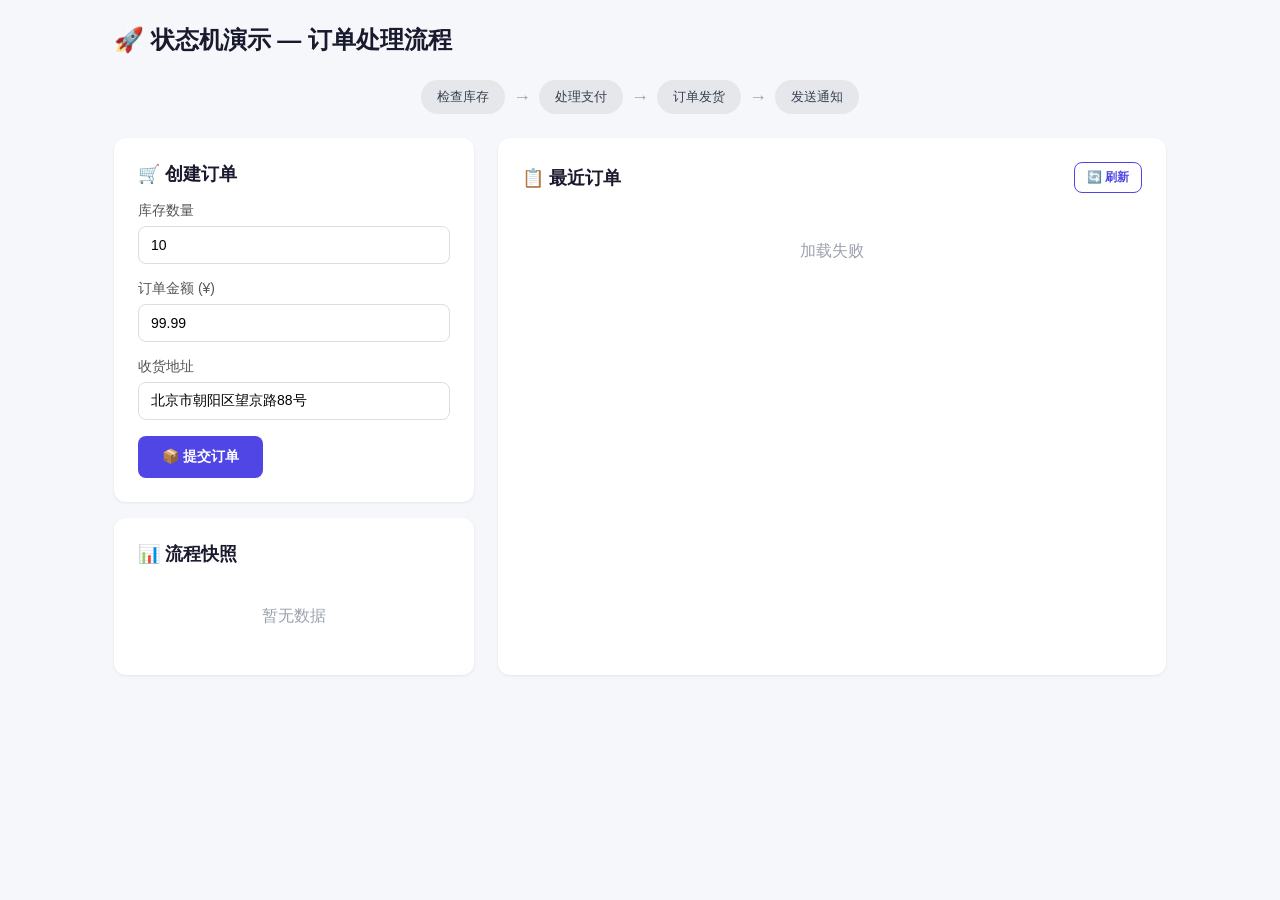
==== state-machine-demo/src/main/resources/static/index.html @ 29d43f66 "初始化项目 Co-Authored-By: Claude Opus 4.6 <noreply@anthropic.com>" ====
<!DOCTYPE html>
<html lang="zh-CN">
<head>
    <meta charset="UTF-8">
    <meta name="viewport" content="width=device-width, initial-scale=1.0">
    <title>状态机演示 - 订单处理</title>
    <style>
        * { margin: 0; padding: 0; box-sizing: border-box; }
        body { font-family: -apple-system, BlinkMacSystemFont, "Segoe UI", Roboto, sans-serif; background: #f5f7fa; color: #333; }
        .container { max-width: 1100px; margin: 0 auto; padding: 24px; }
        h1 { font-size: 24px; margin-bottom: 24px; color: #1a1a2e; }
        h2 { font-size: 18px; margin-bottom: 16px; color: #1a1a2e; }

        .grid { display: grid; grid-template-columns: 360px 1fr; gap: 24px; }

        .card { background: #fff; border-radius: 12px; padding: 24px; box-shadow: 0 1px 3px rgba(0,0,0,0.08); }

        /* Form */
        .form-group { margin-bottom: 16px; }
        .form-group label { display: block; font-size: 14px; color: #555; margin-bottom: 6px; font-weight: 500; }
        .form-group input, .form-group select {
            width: 100%; padding: 10px 12px; border: 1px solid #ddd; border-radius: 8px;
            font-size: 14px; transition: border-color 0.2s;
        }
        .form-group input:focus, .form-group select:focus { outline: none; border-color: #4f46e5; }

        .btn {
            display: inline-flex; align-items: center; gap: 6px;
            padding: 12px 24px; border: none; border-radius: 8px;
            font-size: 14px; font-weight: 600; cursor: pointer; transition: all 0.2s;
        }
        .btn-primary { background: #4f46e5; color: #fff; }
        .btn-primary:hover { background: #4338ca; }
        .btn-primary:disabled { background: #a5b4fc; cursor: not-allowed; }
        .btn-sm { padding: 6px 12px; font-size: 12px; }
        .btn-outline { background: transparent; border: 1px solid #4f46e5; color: #4f46e5; }
        .btn-outline:hover { background: #eef2ff; }

        /* Flow diagram */
        .flow { display: flex; align-items: center; gap: 8px; margin-bottom: 24px; flex-wrap: wrap; justify-content: center; }
        .flow-step {
            padding: 8px 16px; border-radius: 20px; font-size: 13px; font-weight: 500;
            background: #e5e7eb; color: #374151; transition: all 0.3s;
        }
        .flow-step.active { background: #dbeafe; color: #1d4ed8; box-shadow: 0 0 0 2px #93c5fd; }
        .flow-step.success { background: #dcfce7; color: #166534; }
        .flow-step.fail { background: #fee2e2; color: #991b1b; }
        .flow-arrow { color: #9ca3af; font-size: 18px; }

        /* Result */
        .result { margin-top: 16px; padding: 16px; border-radius: 8px; font-size: 14px; display: none; }
        .result.show { display: block; }
        .result.success { background: #f0fdf4; border: 1px solid #86efac; color: #166534; }
        .result.fail { background: #fef2f2; border: 1px solid #fca5a5; color: #991b1b; }

        /* Orders list */
        .orders { margin-top: 24px; }
        .order-item {
            display: flex; align-items: center; justify-content: space-between;
            padding: 12px 0; border-bottom: 1px solid #f0f0f0;
        }
        .order-item:last-child { border-bottom: none; }
        .order-id { font-family: monospace; font-size: 13px; color: #6b7280; }
        .order-info { flex: 1; }

        .badge {
            display: inline-block; padding: 3px 10px; border-radius: 12px;
            font-size: 11px; font-weight: 600; text-transform: uppercase;
        }
        .badge-running { background: #fef3c7; color: #92400e; }
        .badge-completed { background: #dcfce7; color: #166534; }
        .badge-failed { background: #fee2e2; color: #991b1b; }

        /* Snapshots */
        .snapshots { margin-top: 12px; }
        .snapshot {
            display: flex; align-items: center; gap: 12px;
            padding: 8px 12px; background: #f9fafb; border-radius: 6px; margin-bottom: 6px; font-size: 13px;
        }
        .snapshot .state { font-weight: 600; min-width: 120px; }
        .snapshot .time { color: #9ca3af; font-family: monospace; font-size: 12px; }

        .loading { text-align: center; color: #9ca3af; padding: 24px; }
    </style>
</head>
<body>
<div class="container">
    <h1>&#x1F680; 状态机演示 — 订单处理流程</h1>

    <!-- Flow Diagram -->
    <div class="flow">
        <span class="flow-step" id="f-check">检查库存</span>
        <span class="flow-arrow">&rarr;</span>
        <span class="flow-step" id="f-pay">处理支付</span>
        <span class="flow-arrow">&rarr;</span>
        <span class="flow-step" id="f-ship">订单发货</span>
        <span class="flow-arrow">&rarr;</span>
        <span class="flow-step" id="f-notify">发送通知</span>
    </div>

    <div class="grid">
        <!-- Left: Form -->
        <div>
            <div class="card">
                <h2>&#x1F6D2; 创建订单</h2>
                <div class="form-group">
                    <label>库存数量</label>
                    <input type="number" id="stock" value="10" min="-1">
                </div>
                <div class="form-group">
                    <label>订单金额 (&yen;)</label>
                    <input type="number" id="amount" value="99.99" step="0.01" min="0">
                </div>
                <div class="form-group">
                    <label>收货地址</label>
                    <input type="text" id="address" value="北京市朝阳区望京路88号">
                </div>
                <button class="btn btn-primary" id="submitBtn" onclick="createOrder()">
                    &#x1F4E6; 提交订单
                </button>
                <div class="result" id="result"></div>
            </div>

            <div class="card" style="margin-top:16px">
                <h2>&#x1F4CA; 流程快照</h2>
                <div class="snapshots" id="snapshots">
                    <div class="loading">暂无数据</div>
                </div>
            </div>
        </div>

        <!-- Right: Orders -->
        <div class="card">
            <div style="display:flex;justify-content:space-between;align-items:center;margin-bottom:16px">
                <h2 style="margin:0">&#x1F4CB; 最近订单</h2>
                <button class="btn btn-sm btn-outline" onclick="loadOrders()">&#x1F504; 刷新</button>
            </div>
            <div class="orders" id="orders">
                <div class="loading">加载中...</div>
            </div>
        </div>
    </div>
</div>

<script>
    async function createOrder() {
        const btn = document.getElementById('submitBtn');
        const result = document.getElementById('result');
        btn.disabled = true;
        btn.textContent = '执行中...';
        result.className = 'result';

        // Reset flow
        document.querySelectorAll('.flow-step').forEach(el => { el.className = 'flow-step'; });

        const body = {
            stock: parseInt(document.getElementById('stock').value),
            amount: parseFloat(document.getElementById('amount').value),
            address: document.getElementById('address').value
        };

        try {
            const res = await fetch('/demo/order', {
                method: 'POST',
                headers: { 'Content-Type': 'application/json' },
                body: JSON.stringify(body)
            });
            const data = await res.json();

            result.className = 'result show ' + (data.success ? 'success' : 'fail');
            result.innerHTML = `
                <strong>${data.success ? '&#x2705; 成功' : '&#x274C; 失败'}</strong><br>
                订单号: <code>${data.orderId}</code><br>
                实例ID: <code>${data.instanceId}</code><br>
                状态: ${data.status}<br>
                ${data.message}
            `;

            // Animate flow
            animateFlow(data.instanceId);

            // Refresh orders
            loadOrders();
        } catch (e) {
            result.className = 'result show fail';
            result.innerHTML = `<strong>&#x274C; 请求失败</strong><br>${e.message}`;
        } finally {
            btn.disabled = false;
            btn.innerHTML = '&#x1F4E6; 提交订单';
        }
    }

    async function animateFlow(instanceId) {
        try {
            const res = await fetch(`/demo/orders/${instanceId}`);
            const data = await res.json();
            if (!data.snapshots) return;

            const stateMap = {
                'check-inventory': 'f-check',
                'process-payment': 'f-pay',
                'ship-order': 'f-ship',
                'send-notification': 'f-notify',
                'order-failed': 'f-pay',
                'notify-shortage': 'f-check'
            };

            // Show snapshots
            const snapEl = document.getElementById('snapshots');
            snapEl.innerHTML = data.snapshots.map(s => `
                <div class="snapshot">
                    <span class="state">${s.stateName}</span>
                    <span class="badge badge-${s.status.toLowerCase()}">${s.status}</span>
                    <span class="time">attempt #${s.attempt}</span>
                    ${s.errorMessage ? `<span style="color:#dc2626">${s.errorMessage}</span>` : ''}
                </div>
            `).join('');

            // Animate steps
            for (const s of data.snapshots) {
                const elId = stateMap[s.stateName];
                if (!elId) continue;
                const el = document.getElementById(elId);
                if (el) {
                    el.className = 'flow-step ' + (s.status === 'SUCCESS' ? 'success' : 'fail');
                }
            }
        } catch (e) {}
    }

    async function loadOrders() {
        const el = document.getElementById('orders');
        try {
            const res = await fetch('/demo/orders?limit=20');
            const orders = await res.json();
            if (orders.length === 0) {
                el.innerHTML = '<div class="loading">暂无订单</div>';
                return;
            }
            el.innerHTML = orders.map(o => `
                <div class="order-item" onclick="showDetail('${o.id}')" style="cursor:pointer">
                    <div class="order-info">
                        <div class="order-id">${o.id}</div>
                        <div style="font-size:12px;color:#9ca3af">${o.currentState} | 重试: ${o.retryCount}</div>
                    </div>
                    <span class="badge badge-${o.status.toLowerCase()}">${o.status}</span>
                </div>
            `).join('');
        } catch (e) {
            el.innerHTML = '<div class="loading">加载失败</div>';
        }
    }

    async function showDetail(id) {
        try {
            const res = await fetch(`/demo/orders/${id}`);
            const data = await res.json();
            animateFlow(id);
        } catch (e) {}
    }

    // Initial load
    loadOrders();
</script>
</body>
</html>
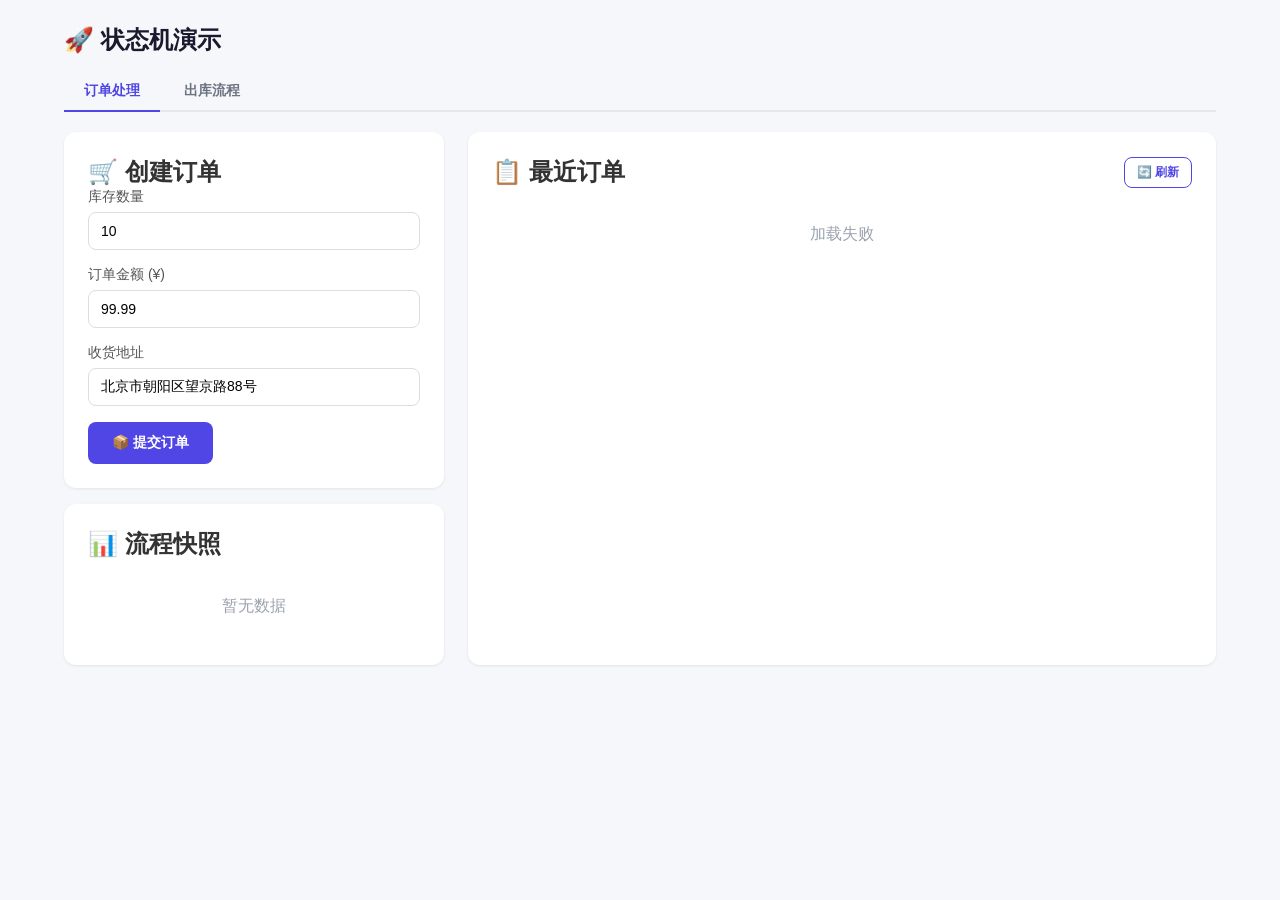
==== commit 207724b8: "feat: demo 项目前端增加挂起恢复和失败重试功能 - 新增出库流程 Tab（创建、列表、快照、恢复、重试） - 订单列表增加「恢复」按钮（SUSPENDED 状态）和「重试」按钮（FAILED" ====
--- a/state-machine-demo/src/main/resources/static/index.html
+++ b/state-machine-demo/src/main/resources/static/index.html
@@ -3,19 +3,29 @@
 <head>
     <meta charset="UTF-8">
     <meta name="viewport" content="width=device-width, initial-scale=1.0">
-    <title>状态机演示 - 订单处理</title>
+    <title>状态机演示</title>
     <style>
         * { margin: 0; padding: 0; box-sizing: border-box; }
         body { font-family: -apple-system, BlinkMacSystemFont, "Segoe UI", Roboto, sans-serif; background: #f5f7fa; color: #333; }
-        .container { max-width: 1100px; margin: 0 auto; padding: 24px; }
-        h1 { font-size: 24px; margin-bottom: 24px; color: #1a1a2e; }
-        h2 { font-size: 18px; margin-bottom: 16px; color: #1a1a2e; }
-
-        .grid { display: grid; grid-template-columns: 360px 1fr; gap: 24px; }
+        .container { max-width: 1200px; margin: 0 auto; padding: 24px; }
+        h1 { font-size: 24px; margin-bottom: 16px; color: #1a1a2e; }
+
+        /* Tabs */
+        .tabs { display: flex; gap: 4px; margin-bottom: 20px; border-bottom: 2px solid #e5e7eb; }
+        .tab {
+            padding: 10px 20px; font-size: 14px; font-weight: 600; color: #6b7280;
+            cursor: pointer; border: none; background: none; border-bottom: 2px solid transparent;
+            margin-bottom: -2px; transition: all 0.2s;
+        }
+        .tab:hover { color: #4f46e5; }
+        .tab.active { color: #4f46e5; border-bottom-color: #4f46e5; }
+        .tab-content { display: none; }
+        .tab-content.active { display: block; }
+
+        .grid { display: grid; grid-template-columns: 380px 1fr; gap: 24px; }
 
         .card { background: #fff; border-radius: 12px; padding: 24px; box-shadow: 0 1px 3px rgba(0,0,0,0.08); }
 
-        /* Form */
         .form-group { margin-bottom: 16px; }
         .form-group label { display: block; font-size: 14px; color: #555; margin-bottom: 6px; font-weight: 500; }
         .form-group input, .form-group select {
@@ -35,41 +45,37 @@
         .btn-sm { padding: 6px 12px; font-size: 12px; }
         .btn-outline { background: transparent; border: 1px solid #4f46e5; color: #4f46e5; }
         .btn-outline:hover { background: #eef2ff; }
-
-        /* Flow diagram */
-        .flow { display: flex; align-items: center; gap: 8px; margin-bottom: 24px; flex-wrap: wrap; justify-content: center; }
-        .flow-step {
-            padding: 8px 16px; border-radius: 20px; font-size: 13px; font-weight: 500;
-            background: #e5e7eb; color: #374151; transition: all 0.3s;
-        }
-        .flow-step.active { background: #dbeafe; color: #1d4ed8; box-shadow: 0 0 0 2px #93c5fd; }
-        .flow-step.success { background: #dcfce7; color: #166534; }
-        .flow-step.fail { background: #fee2e2; color: #991b1b; }
-        .flow-arrow { color: #9ca3af; font-size: 18px; }
-
-        /* Result */
+        .btn-resume { background: #f59e0b; color: #fff; }
+        .btn-resume:hover { background: #d97706; }
+        .btn-retry { background: #ef4444; color: #fff; }
+        .btn-retry:hover { background: #dc2626; }
+
         .result { margin-top: 16px; padding: 16px; border-radius: 8px; font-size: 14px; display: none; }
         .result.show { display: block; }
         .result.success { background: #f0fdf4; border: 1px solid #86efac; color: #166534; }
         .result.fail { background: #fef2f2; border: 1px solid #fca5a5; color: #991b1b; }
+        .result.suspended { background: #eff6ff; border: 1px solid #93c5fd; color: #1d4ed8; }
 
         /* Orders list */
-        .orders { margin-top: 24px; }
+        .orders { margin-top: 12px; }
         .order-item {
             display: flex; align-items: center; justify-content: space-between;
-            padding: 12px 0; border-bottom: 1px solid #f0f0f0;
-        }
-        .order-item:last-child { border-bottom: none; }
+            padding: 10px 12px; border-radius: 8px; margin-bottom: 4px; transition: background 0.15s;
+        }
+        .order-item:hover { background: #f9fafb; }
         .order-id { font-family: monospace; font-size: 13px; color: #6b7280; }
         .order-info { flex: 1; }
 
         .badge {
             display: inline-block; padding: 3px 10px; border-radius: 12px;
-            font-size: 11px; font-weight: 600; text-transform: uppercase;
-        }
-        .badge-running { background: #fef3c7; color: #92400e; }
+            font-size: 11px; font-weight: 600;
+        }
+        .badge-running, .badge-reached { background: #fef3c7; color: #92400e; }
         .badge-completed { background: #dcfce7; color: #166534; }
         .badge-failed { background: #fee2e2; color: #991b1b; }
+        .badge-suspended { background: #dbeafe; color: #1d4ed8; }
+
+        .action-btns { display: flex; gap: 6px; }
 
         /* Snapshots */
         .snapshots { margin-top: 12px; }
@@ -81,77 +87,139 @@
         .snapshot .time { color: #9ca3af; font-family: monospace; font-size: 12px; }
 
         .loading { text-align: center; color: #9ca3af; padding: 24px; }
+
+        /* Resume modal */
+        .modal-overlay {
+            position: fixed; inset: 0; background: rgba(0,0,0,0.5); z-index: 100;
+            display: none; align-items: center; justify-content: center;
+        }
+        .modal-overlay.show { display: flex; }
+        .modal {
+            background: #fff; border-radius: 12px; padding: 24px; width: 400px; max-width: 90vw;
+            box-shadow: 0 4px 24px rgba(0,0,0,0.15);
+        }
+        .modal h3 { font-size: 16px; margin-bottom: 16px; }
+        .modal-actions { display: flex; gap: 8px; justify-content: flex-end; margin-top: 16px; }
     </style>
 </head>
 <body>
 <div class="container">
-    <h1>&#x1F680; 状态机演示 — 订单处理流程</h1>
-
-    <!-- Flow Diagram -->
-    <div class="flow">
-        <span class="flow-step" id="f-check">检查库存</span>
-        <span class="flow-arrow">&rarr;</span>
-        <span class="flow-step" id="f-pay">处理支付</span>
-        <span class="flow-arrow">&rarr;</span>
-        <span class="flow-step" id="f-ship">订单发货</span>
-        <span class="flow-arrow">&rarr;</span>
-        <span class="flow-step" id="f-notify">发送通知</span>
+    <h1>&#x1F680; 状态机演示</h1>
+
+    <div class="tabs">
+        <button class="tab active" data-tab="order">订单处理</button>
+        <button class="tab" data-tab="outbound">出库流程</button>
     </div>
 
-    <div class="grid">
-        <!-- Left: Form -->
-        <div>
+    <!-- Order Process Tab -->
+    <div class="tab-content active" id="tab-order">
+        <div class="grid">
+            <div>
+                <div class="card">
+                    <h2>&#x1F6D2; 创建订单</h2>
+                    <div class="form-group">
+                        <label>库存数量</label>
+                        <input type="number" id="stock" value="10" min="-1">
+                    </div>
+                    <div class="form-group">
+                        <label>订单金额 (&yen;)</label>
+                        <input type="number" id="amount" value="99.99" step="0.01" min="0">
+                    </div>
+                    <div class="form-group">
+                        <label>收货地址</label>
+                        <input type="text" id="address" value="北京市朝阳区望京路88号">
+                    </div>
+                    <button class="btn btn-primary" id="submitBtn" onclick="createOrder()">&#x1F4E6; 提交订单</button>
+                    <div class="result" id="result"></div>
+                </div>
+                <div class="card" style="margin-top:16px">
+                    <h2>&#x1F4CA; 流程快照</h2>
+                    <div class="snapshots" id="snapshots"><div class="loading">暂无数据</div></div>
+                </div>
+            </div>
             <div class="card">
-                <h2>&#x1F6D2; 创建订单</h2>
-                <div class="form-group">
-                    <label>库存数量</label>
-                    <input type="number" id="stock" value="10" min="-1">
-                </div>
-                <div class="form-group">
-                    <label>订单金额 (&yen;)</label>
-                    <input type="number" id="amount" value="99.99" step="0.01" min="0">
-                </div>
-                <div class="form-group">
-                    <label>收货地址</label>
-                    <input type="text" id="address" value="北京市朝阳区望京路88号">
-                </div>
-                <button class="btn btn-primary" id="submitBtn" onclick="createOrder()">
-                    &#x1F4E6; 提交订单
-                </button>
-                <div class="result" id="result"></div>
-            </div>
-
-            <div class="card" style="margin-top:16px">
-                <h2>&#x1F4CA; 流程快照</h2>
-                <div class="snapshots" id="snapshots">
-                    <div class="loading">暂无数据</div>
-                </div>
+                <div style="display:flex;justify-content:space-between;align-items:center;margin-bottom:12px">
+                    <h2 style="margin:0">&#x1F4CB; 最近订单</h2>
+                    <button class="btn btn-sm btn-outline" onclick="loadOrders()">&#x1F504; 刷新</button>
+                </div>
+                <div class="orders" id="orders"><div class="loading">加载中...</div></div>
             </div>
         </div>
-
-        <!-- Right: Orders -->
-        <div class="card">
-            <div style="display:flex;justify-content:space-between;align-items:center;margin-bottom:16px">
-                <h2 style="margin:0">&#x1F4CB; 最近订单</h2>
-                <button class="btn btn-sm btn-outline" onclick="loadOrders()">&#x1F504; 刷新</button>
+    </div>
+
+    <!-- Outbound Process Tab -->
+    <div class="tab-content" id="tab-outbound">
+        <div class="grid">
+            <div>
+                <div class="card">
+                    <h2>&#x1F4E6; 触发出库</h2>
+                    <div class="form-group">
+                        <label>仓库编号</label>
+                        <input type="text" id="warehouseCode" value="WH01">
+                    </div>
+                    <div class="form-group">
+                        <label>出库数量</label>
+                        <input type="number" id="totalQty" value="100" min="1">
+                    </div>
+                    <div class="form-group">
+                        <label>快递公司</label>
+                        <input type="text" id="carrierCode" value="SF">
+                    </div>
+                    <button class="btn btn-primary" id="obSubmitBtn" onclick="createOutbound()">&#x1F4E6; 触发出库</button>
+                    <div class="result" id="obResult"></div>
+                </div>
+                <div class="card" style="margin-top:16px">
+                    <h2>&#x1F4CA; 流程快照</h2>
+                    <div class="snapshots" id="obSnapshots"><div class="loading">暂无数据</div></div>
+                </div>
             </div>
-            <div class="orders" id="orders">
-                <div class="loading">加载中...</div>
+            <div class="card">
+                <div style="display:flex;justify-content:space-between;align-items:center;margin-bottom:12px">
+                    <h2 style="margin:0">&#x1F4CB; 最近出库单</h2>
+                    <button class="btn btn-sm btn-outline" onclick="loadOutbounds()">&#x1F504; 刷新</button>
+                </div>
+                <div class="orders" id="outbounds"><div class="loading">加载中...</div></div>
             </div>
         </div>
     </div>
 </div>
 
+<!-- Resume Modal -->
+<div class="modal-overlay" id="resumeModal">
+    <div class="modal">
+        <h3>&#x25B6; 恢复挂起实例</h3>
+        <div class="form-group">
+            <label>实例 ID</label>
+            <div style="font-family:monospace;font-size:13px;color:#555;padding:8px;background:#f9fafb;border-radius:6px" id="resumeInstanceId"></div>
+        </div>
+        <div class="form-group">
+            <label>当前状态</label>
+            <div style="font-family:monospace;font-size:13px;color:#555;padding:8px;background:#f9fafb;border-radius:6px" id="resumeCurrentState"></div>
+        </div>
+        <div class="modal-actions">
+            <button class="btn btn-sm btn-outline" onclick="closeResumeModal()">取消</button>
+            <button class="btn btn-sm btn-resume" id="resumeConfirmBtn" onclick="confirmResume()">恢复执行</button>
+        </div>
+    </div>
+</div>
+
 <script>
+    // Tab switching
+    document.querySelectorAll('.tab').forEach(tab => {
+        tab.addEventListener('click', () => {
+            document.querySelectorAll('.tab').forEach(t => t.classList.remove('active'));
+            document.querySelectorAll('.tab-content').forEach(c => c.classList.remove('active'));
+            tab.classList.add('active');
+            document.getElementById('tab-' + tab.dataset.tab).classList.add('active');
+        });
+    });
+
+    // ===== Order Process =====
     async function createOrder() {
         const btn = document.getElementById('submitBtn');
         const result = document.getElementById('result');
-        btn.disabled = true;
-        btn.textContent = '执行中...';
+        btn.disabled = true; btn.textContent = '执行中...';
         result.className = 'result';
-
-        // Reset flow
-        document.querySelectorAll('.flow-step').forEach(el => { el.className = 'flow-step'; });
 
         const body = {
             stock: parseInt(document.getElementById('stock').value),
@@ -161,71 +229,44 @@
 
         try {
             const res = await fetch('/demo/order', {
-                method: 'POST',
-                headers: { 'Content-Type': 'application/json' },
+                method: 'POST', headers: { 'Content-Type': 'application/json' },
                 body: JSON.stringify(body)
             });
             const data = await res.json();
-
-            result.className = 'result show ' + (data.success ? 'success' : 'fail');
+            result.className = 'result show ' + (data.success ? (data.status === 'SUSPENDED' ? 'suspended' : 'success') : 'fail');
             result.innerHTML = `
                 <strong>${data.success ? '&#x2705; 成功' : '&#x274C; 失败'}</strong><br>
                 订单号: <code>${data.orderId}</code><br>
                 实例ID: <code>${data.instanceId}</code><br>
                 状态: ${data.status}<br>
-                ${data.message}
+                ${data.message || ''}
             `;
-
-            // Animate flow
-            animateFlow(data.instanceId);
-
-            // Refresh orders
+            showSnapshots(data.instanceId, 'order');
             loadOrders();
         } catch (e) {
             result.className = 'result show fail';
             result.innerHTML = `<strong>&#x274C; 请求失败</strong><br>${e.message}`;
         } finally {
-            btn.disabled = false;
-            btn.innerHTML = '&#x1F4E6; 提交订单';
-        }
-    }
-
-    async function animateFlow(instanceId) {
-        try {
-            const res = await fetch(`/demo/orders/${instanceId}`);
+            btn.disabled = false; btn.innerHTML = '&#x1F4E6; 提交订单';
+        }
+    }
+
+    async function showSnapshots(instanceId, type) {
+        const prefix = type === 'outbound' ? 'ob' : '';
+        const el = document.getElementById(prefix + 'snapshots');
+        try {
+            const res = await fetch(`/demo/${type}s/${instanceId}`);
             const data = await res.json();
-            if (!data.snapshots) return;
-
-            const stateMap = {
-                'check-inventory': 'f-check',
-                'process-payment': 'f-pay',
-                'ship-order': 'f-ship',
-                'send-notification': 'f-notify',
-                'order-failed': 'f-pay',
-                'notify-shortage': 'f-check'
-            };
-
-            // Show snapshots
-            const snapEl = document.getElementById('snapshots');
-            snapEl.innerHTML = data.snapshots.map(s => `
+            if (!data.snapshots) { el.innerHTML = '<div class="loading">暂无数据</div>'; return; }
+            el.innerHTML = data.snapshots.map(s => `
                 <div class="snapshot">
                     <span class="state">${s.stateName}</span>
                     <span class="badge badge-${s.status.toLowerCase()}">${s.status}</span>
-                    <span class="time">attempt #${s.attempt}</span>
+                    <span class="time">尝试 #${s.attempt}</span>
                     ${s.errorMessage ? `<span style="color:#dc2626">${s.errorMessage}</span>` : ''}
                 </div>
             `).join('');
-
-            // Animate steps
-            for (const s of data.snapshots) {
-                const elId = stateMap[s.stateName];
-                if (!elId) continue;
-                const el = document.getElementById(elId);
-                if (el) {
-                    el.className = 'flow-step ' + (s.status === 'SUCCESS' ? 'success' : 'fail');
-                }
-            }
-        } catch (e) {}
+        } catch (e) { el.innerHTML = '<div class="loading">加载失败</div>'; }
     }
 
     async function loadOrders() {
@@ -233,34 +274,139 @@
         try {
             const res = await fetch('/demo/orders?limit=20');
             const orders = await res.json();
-            if (orders.length === 0) {
-                el.innerHTML = '<div class="loading">暂无订单</div>';
-                return;
-            }
+            if (orders.length === 0) { el.innerHTML = '<div class="loading">暂无订单</div>'; return; }
             el.innerHTML = orders.map(o => `
-                <div class="order-item" onclick="showDetail('${o.id}')" style="cursor:pointer">
+                <div class="order-item" onclick="showSnapshots('${o.id}','order')">
                     <div class="order-info">
                         <div class="order-id">${o.id}</div>
-                        <div style="font-size:12px;color:#9ca3af">${o.currentState} | 重试: ${o.retryCount}</div>
+                        <div style="font-size:12px;color:#9ca3af">${o.currentState} | 重试: ${o.retryCount} | businessId: ${o.businessId || '-'}</div>
                     </div>
                     <span class="badge badge-${o.status.toLowerCase()}">${o.status}</span>
+                    <div class="action-btns">
+                        ${o.status === 'SUSPENDED' ? `<button class="btn btn-sm btn-resume" onclick="event.stopPropagation();openResumeModal('${o.id}','order','${o.currentState}')">恢复</button>` : ''}
+                        ${o.status === 'FAILED' ? `<button class="btn btn-sm btn-retry" onclick="event.stopPropagation();retryOrder('${o.id}')">重试</button>` : ''}
+                    </div>
                 </div>
             `).join('');
+        } catch (e) { el.innerHTML = '<div class="loading">加载失败</div>'; }
+    }
+
+    async function retryOrder(id) {
+        try {
+            await fetch(`/demo/orders/${id}/retry`, { method: 'POST' });
+            loadOrders();
+        } catch (e) { alert('重试失败: ' + e.message); }
+    }
+
+    // ===== Outbound Process =====
+    async function createOutbound() {
+        const btn = document.getElementById('obSubmitBtn');
+        const result = document.getElementById('obResult');
+        btn.disabled = true; btn.textContent = '执行中...';
+        result.className = 'result';
+
+        const body = {
+            warehouseCode: document.getElementById('warehouseCode').value,
+            totalQty: parseInt(document.getElementById('totalQty').value),
+            carrierCode: document.getElementById('carrierCode').value
+        };
+
+        try {
+            const res = await fetch('/demo/outbound', {
+                method: 'POST', headers: { 'Content-Type': 'application/json' },
+                body: JSON.stringify(body)
+            });
+            const data = await res.json();
+            result.className = 'result show ' + (data.success ? (data.status === 'SUSPENDED' ? 'suspended' : 'success') : 'fail');
+            result.innerHTML = `
+                <strong>${data.success ? '&#x2705; 成功' : '&#x274C; 失败'}</strong><br>
+                出库单号: <code>${data.outboundNo}</code><br>
+                实例ID: <code>${data.instanceId}</code><br>
+                状态: ${data.status}<br>
+                ${data.message || ''}
+            `;
+            showSnapshots(data.instanceId, 'outbound');
+            loadOutbounds();
         } catch (e) {
-            el.innerHTML = '<div class="loading">加载失败</div>';
-        }
-    }
-
-    async function showDetail(id) {
-        try {
-            const res = await fetch(`/demo/orders/${id}`);
+            result.className = 'result show fail';
+            result.innerHTML = `<strong>&#x274C; 请求失败</strong><br>${e.message}`;
+        } finally {
+            btn.disabled = false; btn.innerHTML = '&#x1F4E6; 触发出库';
+        }
+    }
+
+    async function loadOutbounds() {
+        const el = document.getElementById('outbounds');
+        try {
+            const res = await fetch('/demo/outbounds?limit=20');
+            const list = await res.json();
+            if (list.length === 0) { el.innerHTML = '<div class="loading">暂无出库单</div>'; return; }
+            el.innerHTML = list.map(o => `
+                <div class="order-item" onclick="showSnapshots('${o.id}','outbound')">
+                    <div class="order-info">
+                        <div class="order-id">${o.id}</div>
+                        <div style="font-size:12px;color:#9ca3af">${o.currentState} | 重试: ${o.retryCount} | businessId: ${o.businessId || '-'}</div>
+                    </div>
+                    <span class="badge badge-${o.status.toLowerCase()}">${o.status}</span>
+                    <div class="action-btns">
+                        ${o.status === 'SUSPENDED' ? `<button class="btn btn-sm btn-resume" onclick="event.stopPropagation();openResumeModal('${o.id}','outbound','${o.currentState}')">恢复</button>` : ''}
+                        ${o.status === 'FAILED' ? `<button class="btn btn-sm btn-retry" onclick="event.stopPropagation();retryOutbound('${o.id}')">重试</button>` : ''}
+                    </div>
+                </div>
+            `).join('');
+        } catch (e) { el.innerHTML = '<div class="loading">加载失败</div>'; }
+    }
+
+    async function retryOutbound(id) {
+        try {
+            await fetch(`/demo/outbounds/${id}/retry`, { method: 'POST' });
+            loadOutbounds();
+        } catch (e) { alert('重试失败: ' + e.message); }
+    }
+
+    // ===== Resume Modal =====
+    let currentResume = {};
+
+    function openResumeModal(instanceId, type, currentState) {
+        currentResume = { instanceId, type, currentState };
+        document.getElementById('resumeInstanceId').textContent = instanceId;
+        document.getElementById('resumeCurrentState').textContent = currentState;
+        document.getElementById('resumeModal').classList.add('show');
+    }
+
+    function closeResumeModal() {
+        document.getElementById('resumeModal').classList.remove('show');
+        currentResume = {};
+    }
+
+    async function confirmResume() {
+        const { instanceId, type, currentState } = currentResume;
+        const url = type === 'outbound' ? '/demo/outbound/resume/' + instanceId : '/demo/order/resume/' + instanceId;
+        const btn = document.getElementById('resumeConfirmBtn');
+        btn.disabled = true; btn.textContent = '恢复中...';
+        try {
+            const res = await fetch(url, {
+                method: 'POST', headers: { 'Content-Type': 'application/json' },
+                body: JSON.stringify({ expectedCurrentState: currentState })
+            });
             const data = await res.json();
-            animateFlow(id);
-        } catch (e) {}
+            if (data.success) {
+                closeResumeModal();
+                if (type === 'outbound') loadOutbounds(); else loadOrders();
+                showSnapshots(instanceId, type);
+            } else {
+                alert('恢复失败: ' + (data.message || '未知错误'));
+            }
+        } catch (e) {
+            alert('恢复请求失败: ' + e.message);
+        } finally {
+            btn.disabled = false; btn.textContent = '恢复执行';
+        }
     }
 
     // Initial load
     loadOrders();
+    loadOutbounds();
 </script>
 </body>
 </html>
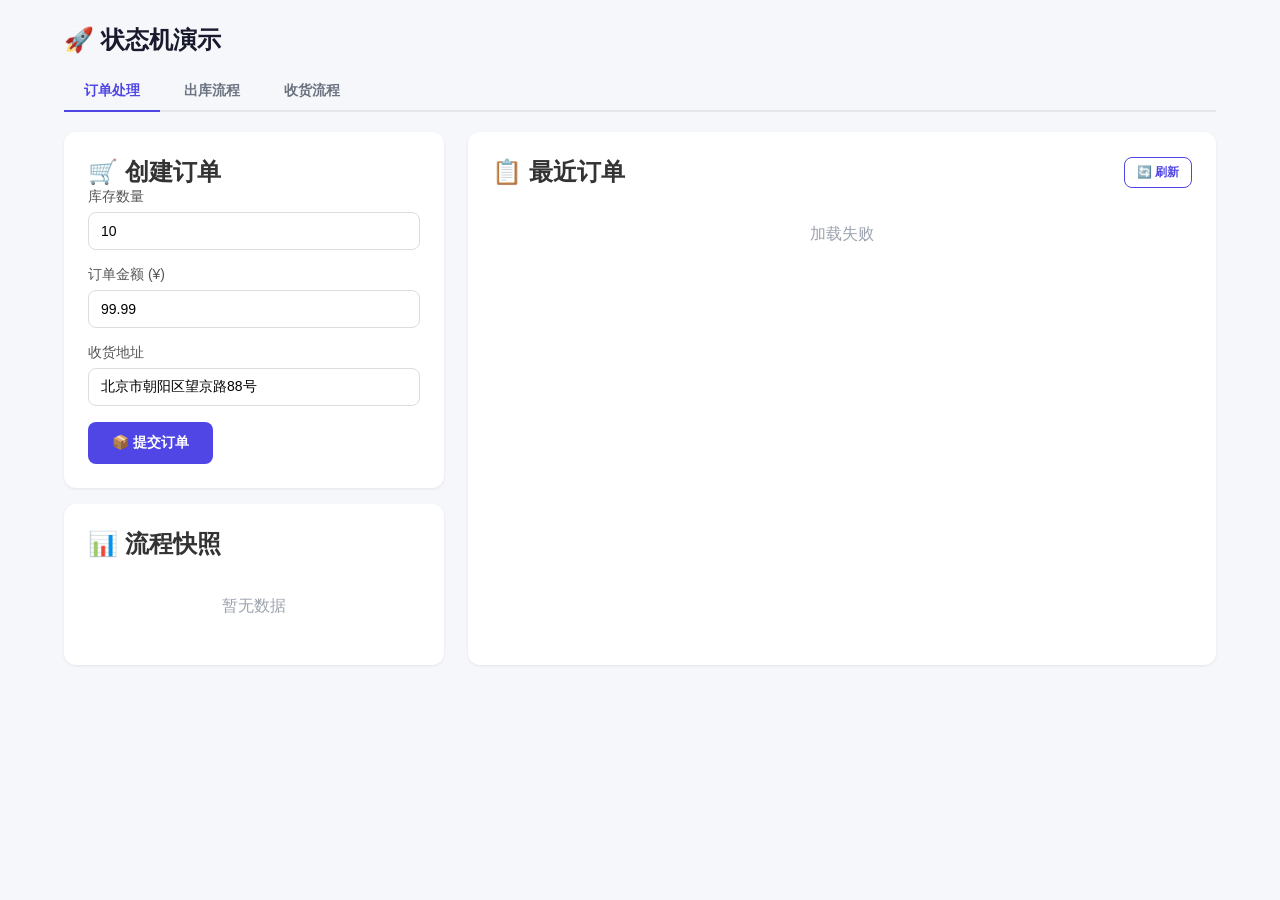
==== commit 533a05ee: "feat(state-machine): 支持多挂起点及挂起状态条件自动恢复 - 在 State 增加 resumeCondition，用于挂起状态的自动恢复判断 - 优化执行流程，挂起节点执行 ac" ====
--- a/state-machine-demo/src/main/resources/static/index.html
+++ b/state-machine-demo/src/main/resources/static/index.html
@@ -3,7 +3,6 @@
 <head>
     <meta charset="UTF-8">
     <meta name="viewport" content="width=device-width, initial-scale=1.0">
-    <title>状态机演示</title>
     <style>
         * { margin: 0; padding: 0; box-sizing: border-box; }
         body { font-family: -apple-system, BlinkMacSystemFont, "Segoe UI", Roboto, sans-serif; background: #f5f7fa; color: #333; }
@@ -109,6 +108,7 @@
     <div class="tabs">
         <button class="tab active" data-tab="order">订单处理</button>
         <button class="tab" data-tab="outbound">出库流程</button>
+        <button class="tab" data-tab="receiving">收货流程</button>
     </div>
 
     <!-- Order Process Tab -->
@@ -147,6 +147,38 @@
         </div>
     </div>
 
+    <!-- Receiving Process Tab -->
+    <div class="tab-content" id="tab-receiving">
+        <div class="grid">
+            <div>
+                <div class="card">
+                    <h2>&#x1F4E5; 创建收货单</h2>
+                    <div class="form-group">
+                        <label>收货单号</label>
+                        <input type="text" id="rcvReceivingId" value="RCV-001">
+                    </div>
+                    <div class="form-group">
+                        <label>总数量</label>
+                        <input type="number" id="rcvTotalQty" value="100" min="1">
+                    </div>
+                    <button class="btn btn-primary" id="rcvSubmitBtn" onclick="createReceiving()">&#x1F4E5; 创建收货单</button>
+                    <div class="result" id="rcvResult"></div>
+                </div>
+                <div class="card" style="margin-top:16px">
+                    <h2>&#x1F4CA; 流程快照</h2>
+                    <div class="snapshots" id="rcvSnapshots"><div class="loading">暂无数据</div></div>
+                </div>
+            </div>
+            <div class="card">
+                <div style="display:flex;justify-content:space-between;align-items:center;margin-bottom:12px">
+                    <h2 style="margin:0">&#x1F4CB; 最近收货单</h2>
+                    <button class="btn btn-sm btn-outline" onclick="loadReceivings()">&#x1F504; 刷新</button>
+                </div>
+                <div class="orders" id="receivings"><div class="loading">加载中...</div></div>
+            </div>
+        </div>
+    </div>
+
     <!-- Outbound Process Tab -->
     <div class="tab-content" id="tab-outbound">
         <div class="grid">
@@ -189,12 +221,27 @@
     <div class="modal">
         <h3>&#x25B6; 恢复挂起实例</h3>
         <div class="form-group">
-            <label>实例 ID</label>
-            <div style="font-family:monospace;font-size:13px;color:#555;padding:8px;background:#f9fafb;border-radius:6px" id="resumeInstanceId"></div>
+            <label>businessId</label>
+            <div style="font-family:monospace;font-size:13px;color:#555;padding:8px;background:#f9fafb;border-radius:6px" id="resumeBusinessId"></div>
         </div>
         <div class="form-group">
             <label>当前状态</label>
             <div style="font-family:monospace;font-size:13px;color:#555;padding:8px;background:#f9fafb;border-radius:6px" id="resumeCurrentState"></div>
+        </div>
+        <!-- Receiving resume fields -->
+        <div id="receivingResumeFields" style="display:none">
+            <div class="form-group">
+                <label>到货数量</label>
+                <input type="number" id="rcvArrivedQty" value="30" min="0">
+            </div>
+            <div class="form-group" style="display:flex;gap:24px">
+                <label style="display:flex;align-items:center;gap:6px">
+                    <input type="checkbox" id="rcvFirstArrived"> 首次到货
+                </label>
+                <label style="display:flex;align-items:center;gap:6px">
+                    <input type="checkbox" id="rcvAllArrived"> 全部到货
+                </label>
+            </div>
         </div>
         <div class="modal-actions">
             <button class="btn btn-sm btn-outline" onclick="closeResumeModal()">取消</button>
@@ -228,7 +275,7 @@
         };
 
         try {
-            const res = await fetch('/demo/order', {
+            const res = await fetch('demo/order', {
                 method: 'POST', headers: { 'Content-Type': 'application/json' },
                 body: JSON.stringify(body)
             });
@@ -255,7 +302,7 @@
         const prefix = type === 'outbound' ? 'ob' : '';
         const el = document.getElementById(prefix + 'snapshots');
         try {
-            const res = await fetch(`/demo/${type}s/${instanceId}`);
+            const res = await fetch(`demo/${type}s/${instanceId}`);
             const data = await res.json();
             if (!data.snapshots) { el.innerHTML = '<div class="loading">暂无数据</div>'; return; }
             el.innerHTML = data.snapshots.map(s => `
@@ -272,7 +319,7 @@
     async function loadOrders() {
         const el = document.getElementById('orders');
         try {
-            const res = await fetch('/demo/orders?limit=20');
+            const res = await fetch('demo/orders?limit=20');
             const orders = await res.json();
             if (orders.length === 0) { el.innerHTML = '<div class="loading">暂无订单</div>'; return; }
             el.innerHTML = orders.map(o => `
@@ -283,7 +330,7 @@
                     </div>
                     <span class="badge badge-${o.status.toLowerCase()}">${o.status}</span>
                     <div class="action-btns">
-                        ${o.status === 'SUSPENDED' ? `<button class="btn btn-sm btn-resume" onclick="event.stopPropagation();openResumeModal('${o.id}','order','${o.currentState}')">恢复</button>` : ''}
+                        ${o.status === 'SUSPENDED' && o.businessId ? `<button class="btn btn-sm btn-resume" onclick="event.stopPropagation();openResumeModal('${o.businessId}','order','${o.currentState}')">恢复</button>` : ''}
                         ${o.status === 'FAILED' ? `<button class="btn btn-sm btn-retry" onclick="event.stopPropagation();retryOrder('${o.id}')">重试</button>` : ''}
                     </div>
                 </div>
@@ -293,7 +340,7 @@
 
     async function retryOrder(id) {
         try {
-            await fetch(`/demo/orders/${id}/retry`, { method: 'POST' });
+            await fetch(`demo/orders/${id}/retry`, { method: 'POST' });
             loadOrders();
         } catch (e) { alert('重试失败: ' + e.message); }
     }
@@ -312,7 +359,7 @@
         };
 
         try {
-            const res = await fetch('/demo/outbound', {
+            const res = await fetch('demo/outbound', {
                 method: 'POST', headers: { 'Content-Type': 'application/json' },
                 body: JSON.stringify(body)
             });
@@ -338,7 +385,7 @@
     async function loadOutbounds() {
         const el = document.getElementById('outbounds');
         try {
-            const res = await fetch('/demo/outbounds?limit=20');
+            const res = await fetch('demo/outbounds?limit=20');
             const list = await res.json();
             if (list.length === 0) { el.innerHTML = '<div class="loading">暂无出库单</div>'; return; }
             el.innerHTML = list.map(o => `
@@ -349,7 +396,7 @@
                     </div>
                     <span class="badge badge-${o.status.toLowerCase()}">${o.status}</span>
                     <div class="action-btns">
-                        ${o.status === 'SUSPENDED' ? `<button class="btn btn-sm btn-resume" onclick="event.stopPropagation();openResumeModal('${o.id}','outbound','${o.currentState}')">恢复</button>` : ''}
+                        ${o.status === 'SUSPENDED' && o.businessId ? `<button class="btn btn-sm btn-resume" onclick="event.stopPropagation();openResumeModal('${o.businessId}','outbound','${o.currentState}')">恢复</button>` : ''}
                         ${o.status === 'FAILED' ? `<button class="btn btn-sm btn-retry" onclick="event.stopPropagation();retryOutbound('${o.id}')">重试</button>` : ''}
                     </div>
                 </div>
@@ -359,7 +406,7 @@
 
     async function retryOutbound(id) {
         try {
-            await fetch(`/demo/outbounds/${id}/retry`, { method: 'POST' });
+            await fetch(`demo/outbounds/${id}/retry`, { method: 'POST' });
             loadOutbounds();
         } catch (e) { alert('重试失败: ' + e.message); }
     }
@@ -367,10 +414,12 @@
     // ===== Resume Modal =====
     let currentResume = {};
 
-    function openResumeModal(instanceId, type, currentState) {
-        currentResume = { instanceId, type, currentState };
-        document.getElementById('resumeInstanceId').textContent = instanceId;
+    function openResumeModal(businessId, type, currentState) {
+        currentResume = { businessId, type, currentState };
+        document.getElementById('resumeBusinessId').textContent = businessId;
         document.getElementById('resumeCurrentState').textContent = currentState;
+        // Show receiving fields only for receiving type
+        document.getElementById('receivingResumeFields').style.display = type === 'receiving' ? 'block' : 'none';
         document.getElementById('resumeModal').classList.add('show');
     }
 
@@ -380,20 +429,34 @@
     }
 
     async function confirmResume() {
-        const { instanceId, type, currentState } = currentResume;
-        const url = type === 'outbound' ? '/demo/outbound/resume/' + instanceId : '/demo/order/resume/' + instanceId;
+        const { businessId, type, currentState } = currentResume;
+        let url, body;
+        if (type === 'receiving') {
+            url = 'demo/receiving/resume';
+            body = {
+                businessId,
+                expectedCurrentState: currentState,
+                arrivedQty: parseInt(document.getElementById('rcvArrivedQty').value),
+                firstArrived: document.getElementById('rcvFirstArrived').checked,
+                allArrived: document.getElementById('rcvAllArrived').checked
+            };
+        } else {
+            url = type === 'outbound' ? 'demo/outbound/resume' : 'demo/order/resume';
+            body = { businessId, expectedCurrentState: currentState };
+        }
         const btn = document.getElementById('resumeConfirmBtn');
         btn.disabled = true; btn.textContent = '恢复中...';
         try {
             const res = await fetch(url, {
                 method: 'POST', headers: { 'Content-Type': 'application/json' },
-                body: JSON.stringify({ expectedCurrentState: currentState })
+                body: JSON.stringify(body)
             });
             const data = await res.json();
             if (data.success) {
                 closeResumeModal();
-                if (type === 'outbound') loadOutbounds(); else loadOrders();
-                showSnapshots(instanceId, type);
+                if (type === 'outbound') loadOutbounds();
+                else if (type === 'receiving') loadReceivings();
+                else loadOrders();
             } else {
                 alert('恢复失败: ' + (data.message || '未知错误'));
             }
@@ -404,9 +467,66 @@
         }
     }
 
+    // ===== Receiving Process =====
+    async function createReceiving() {
+        const btn = document.getElementById('rcvSubmitBtn');
+        const result = document.getElementById('rcvResult');
+        btn.disabled = true; btn.textContent = '执行中...';
+        result.className = 'result';
+
+        const body = {
+            receivingId: document.getElementById('rcvReceivingId').value,
+            totalQty: parseInt(document.getElementById('rcvTotalQty').value)
+        };
+
+        try {
+            const res = await fetch('demo/receiving', {
+                method: 'POST', headers: { 'Content-Type': 'application/json' },
+                body: JSON.stringify(body)
+            });
+            const data = await res.json();
+            result.className = 'result show ' + (data.success ? (data.status === 'SUSPENDED' ? 'suspended' : 'success') : 'fail');
+            result.innerHTML = `
+                <strong>${data.success ? '&#x2705; 成功' : '&#x274C; 失败'}</strong><br>
+                收货单号: <code>${data.receivingNo}</code><br>
+                实例ID: <code>${data.instanceId}</code><br>
+                状态: ${data.status} | 当前节点: ${data.currentState || '-'}
+            `;
+            if (data.instanceId) showSnapshots(data.instanceId, 'receiving');
+            loadReceivings();
+        } catch (e) {
+            result.className = 'result show fail';
+            result.innerHTML = `<strong>&#x274C; 请求失败</strong><br>${e.message}`;
+        } finally {
+            btn.disabled = false; btn.innerHTML = '&#x1F4E5; 创建收货单';
+        }
+    }
+
+    async function loadReceivings() {
+        const el = document.getElementById('receivings');
+        try {
+            const res = await fetch('demo/receivings?limit=20');
+            const list = await res.json();
+            if (list.length === 0) { el.innerHTML = '<div class="loading">暂无收货单</div>'; return; }
+            el.innerHTML = list.map(o => `
+                <div class="order-item" onclick="showSnapshots('${o.id}','receiving')">
+                    <div class="order-info">
+                        <div class="order-id">${o.id}</div>
+                        <div style="font-size:12px;color:#9ca3af">${o.currentState} | 重试: ${o.retryCount} | businessId: ${o.businessId || '-'}</div>
+                    </div>
+                    <span class="badge badge-${o.status.toLowerCase()}">${o.status}</span>
+                    <div class="action-btns">
+                        ${o.status === 'SUSPENDED' && o.businessId ? `<button class="btn btn-sm btn-resume" onclick="event.stopPropagation();openResumeModal('${o.businessId}','receiving','${o.currentState}')">恢复</button>` : ''}
+                    </div>
+                </div>
+            `).join('');
+        } catch (e) { el.innerHTML = '<div class="loading">加载失败</div>'; }
+    }
+
     // Initial load
     loadOrders();
     loadOutbounds();
+    loadReceivings();
 </script>
 </body>
 </html>
